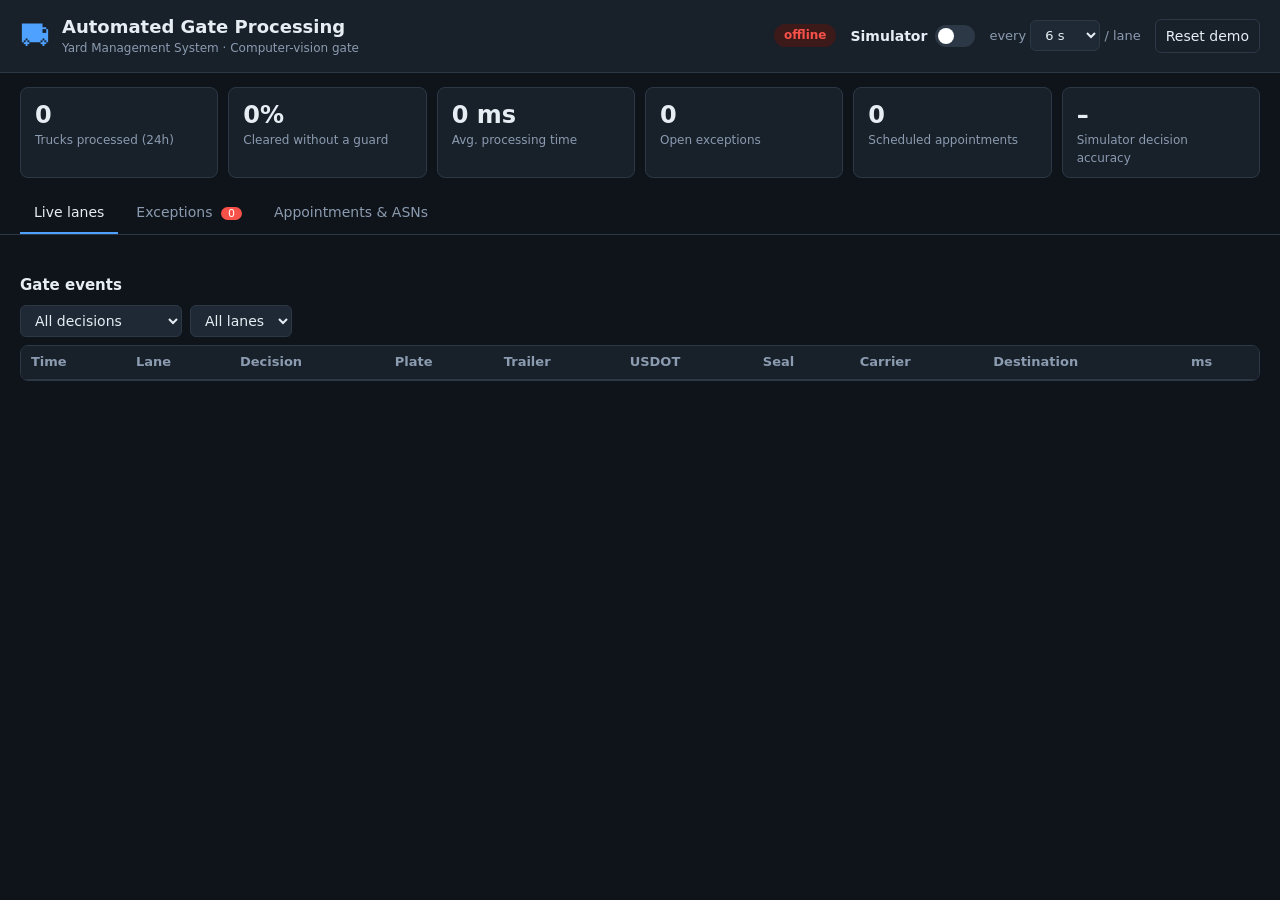
==== gate/static/index.html @ b6aae06c "Automated gate processing: CV-based truck gate for YMS OCR/LPR of plates, ISO 6346 trailer numbers, " ====
<!doctype html>
<html lang="en">
<head>
<meta charset="utf-8">
<meta name="viewport" content="width=device-width, initial-scale=1">
<title>Gate Control</title>
<link rel="stylesheet" href="style.css">
</head>
<body>
<header>
  <div class="brand">
    <span class="logo">⛟</span>
    <div>
      <h1>Automated Gate Processing</h1>
      <div class="sub">Yard Management System · Computer-vision gate</div>
    </div>
  </div>
  <div class="controls">
    <span id="conn" class="pill off">offline</span>
    <label class="sim">
      <span>Simulator</span>
      <input type="checkbox" id="simToggle">
      <span class="switch"></span>
    </label>
    <label class="interval">every
      <select id="simInterval">
        <option value="3">3 s</option><option value="6" selected>6 s</option>
        <option value="10">10 s</option><option value="20">20 s</option>
      </select> / lane
    </label>
    <button id="resetBtn" class="ghost" title="Delete all events and reseed demo data">Reset demo</button>
  </div>
</header>

<section class="kpis" id="kpis">
  <div class="kpi"><div class="v" id="kTotal">0</div><div class="l">Trucks processed (24h)</div></div>
  <div class="kpi"><div class="v" id="kAuto">0%</div><div class="l">Cleared without a guard</div></div>
  <div class="kpi"><div class="v" id="kMs">0 ms</div><div class="l">Avg. processing time</div></div>
  <div class="kpi"><div class="v" id="kExc">0</div><div class="l">Open exceptions</div></div>
  <div class="kpi"><div class="v" id="kPending">0</div><div class="l">Scheduled appointments</div></div>
  <div class="kpi"><div class="v" id="kSim">–</div><div class="l">Simulator decision accuracy</div></div>
</section>

<nav class="tabs">
  <button class="tab active" data-tab="live">Live lanes</button>
  <button class="tab" data-tab="exceptions">Exceptions <span id="excBadge" class="badge">0</span></button>
  <button class="tab" data-tab="appointments">Appointments &amp; ASNs</button>
</nav>

<main>
  <section id="tab-live" class="tabpane active">
    <div id="lanes" class="lanes"></div>
    <h2>Gate events</h2>
    <div class="filters">
      <select id="fDecision"><option value="">All decisions</option></select>
      <select id="fLane"><option value="">All lanes</option></select>
    </div>
    <div class="tablewrap"><table class="events">
      <thead><tr><th>Time</th><th>Lane</th><th>Decision</th><th>Plate</th><th>Trailer</th><th>USDOT</th>
        <th>Seal</th><th>Carrier</th><th>Destination</th><th>ms</th></tr></thead>
      <tbody id="eventRows"></tbody>
    </table></div>
  </section>

  <section id="tab-exceptions" class="tabpane">
    <p class="hint">Trucks held at the gate that need a guard decision. Healthy loads are never queued here.</p>
    <div id="excList" class="exc-list"></div>
  </section>

  <section id="tab-appointments" class="tabpane">
    <details class="card newappt">
      <summary>+ New appointment (ASN)</summary>
      <form id="apptForm">
        <label>Carrier <select name="carrier_dot" id="carrierSel" required></select></label>
        <label>Tractor plate <input name="tractor_plate" required maxlength="8" placeholder="7KXR392"></label>
        <label>Trailer (ISO 6346) <input name="trailer_number" required placeholder="BWFU 123456 7"></label>
        <label>Seal number <input name="seal_number" placeholder="SL1234567"></label>
        <label>Scheduled <input name="scheduled_at" type="datetime-local"></label>
        <label>Dock door <input name="dock_door" value="D01" maxlength="4"></label>
        <button type="submit">Create</button>
        <span id="apptMsg" class="msg"></span>
      </form>
    </details>
    <div class="filters">
      <select id="fStatus"><option value="SCHEDULED">Scheduled</option><option value="ARRIVED">Arrived</option><option value="">All</option></select>
    </div>
    <div class="tablewrap"><table class="events">
      <thead><tr><th>Appointment</th><th>Scheduled</th><th>Carrier</th><th>USDOT</th><th>Plate</th><th>Trailer</th>
        <th>ASN</th><th>Seal</th><th>Dock</th><th>Status</th></tr></thead>
      <tbody id="apptRows"></tbody>
    </table></div>
  </section>
</main>

<dialog id="detail">
  <div class="dlg-head">
    <h3 id="dTitle">Event</h3>
    <button class="ghost" onclick="document.getElementById('detail').close()">✕</button>
  </div>
  <div id="dBody"></div>
</dialog>

<input type="file" id="uploader" accept="image/*" multiple hidden>
<script src="app.js"></script>
</body>
</html>
---- gate/static/style.css ----
:root {
  --bg: #0f141a; --panel: #18202a; --panel2: #1f2935; --line: #2c3846; --text: #e6edf3; --muted: #8b9bb0;
  --accent: #4ea1ff;
  --GRANTED: #2ea043; --INSPECTION: #f0883e; --HOLD: #f85149; --MANUAL_REVIEW: #d29922; --DENIED: #a371f7;
}
* { box-sizing: border-box; }
body { margin: 0; background: var(--bg); color: var(--text); font: 14px/1.45 system-ui, -apple-system, "Segoe UI", Roboto, sans-serif; }
header { display: flex; justify-content: space-between; align-items: center; flex-wrap: wrap; gap: 12px;
  padding: 14px 20px; background: var(--panel); border-bottom: 1px solid var(--line); }
.brand { display: flex; gap: 12px; align-items: center; }
.logo { font-size: 30px; color: var(--accent); }
h1 { margin: 0; font-size: 18px; }
h2 { font-size: 15px; margin: 24px 0 8px; }
.sub { color: var(--muted); font-size: 12px; }
.controls { display: flex; align-items: center; gap: 14px; flex-wrap: wrap; }
.pill { padding: 3px 10px; border-radius: 99px; font-size: 12px; font-weight: 600; }
.pill.on { background: #12361d; color: #56d364; } .pill.off { background: #3d1a1a; color: #f85149; }
button, select, input { font: inherit; color: var(--text); background: var(--panel2); border: 1px solid var(--line);
  border-radius: 6px; padding: 6px 10px; }
button { cursor: pointer; } button:hover { border-color: var(--accent); }
button.primary { background: var(--accent); border-color: var(--accent); color: #fff; }
button.ghost { background: transparent; }
.sim { display: flex; align-items: center; gap: 8px; cursor: pointer; font-weight: 600; }
.sim input { display: none; }
.switch { width: 40px; height: 22px; background: var(--line); border-radius: 99px; position: relative; transition: .2s; }
.switch::after { content: ""; position: absolute; width: 16px; height: 16px; top: 3px; left: 3px; border-radius: 50%; background: #fff; transition: .2s; }
.sim input:checked + .switch { background: var(--GRANTED); }
.sim input:checked + .switch::after { left: 21px; }
.interval { color: var(--muted); font-size: 13px; }

.kpis { display: grid; grid-template-columns: repeat(auto-fit, minmax(160px, 1fr)); gap: 10px; padding: 14px 20px; }
.kpi { background: var(--panel); border: 1px solid var(--line); border-radius: 8px; padding: 10px 14px; }
.kpi .v { font-size: 24px; font-weight: 700; font-variant-numeric: tabular-nums; }
.kpi .l { color: var(--muted); font-size: 12px; }

.tabs { display: flex; gap: 4px; padding: 0 20px; border-bottom: 1px solid var(--line); overflow-x: auto; }
.tab { background: none; border: none; border-bottom: 2px solid transparent; border-radius: 0; padding: 10px 14px; color: var(--muted); white-space: nowrap; }
.tab.active { color: var(--text); border-bottom-color: var(--accent); }
.badge { background: var(--HOLD); color: #fff; border-radius: 99px; padding: 0 7px; font-size: 11px; margin-left: 4px; }
main { padding: 16px 20px 40px; }
.tabpane { display: none; } .tabpane.active { display: block; }
.hint { color: var(--muted); }

.lanes { display: grid; grid-template-columns: repeat(auto-fill, minmax(330px, 1fr)); gap: 14px; }
.lane { background: var(--panel); border: 1px solid var(--line); border-radius: 10px; overflow: hidden; display: flex; flex-direction: column; }
.lane-head { display: flex; justify-content: space-between; align-items: center; padding: 10px 12px; }
.lane-head b { font-size: 15px; }
.lane-status { font-size: 12px; color: var(--muted); }
.lane-status.PROCESSING { color: var(--accent); }
.lane-status.PROCESSING::before { content: "● "; animation: blink 1s infinite; }
@keyframes blink { 50% { opacity: .2; } }
.barrier { font-size: 12px; font-weight: 700; padding: 2px 8px; border-radius: 4px; }
.barrier.OPEN { background: #12361d; color: #56d364; } .barrier.CLOSED { background: #3d1a1a; color: #ff7b72; }
.lane-img { position: relative; aspect-ratio: 16/9; background: #0b0f14; cursor: pointer; }
.lane-img img { width: 100%; height: 100%; object-fit: cover; display: block; }
.lane-img .empty { position: absolute; inset: 0; display: grid; place-items: center; color: var(--muted); font-size: 13px; }
.lane-img .thumbs { position: absolute; right: 6px; bottom: 6px; display: flex; gap: 4px; }
.lane-img .thumbs img { width: 96px; height: 54px; border: 2px solid #0008; border-radius: 4px; }
.lane-body { padding: 10px 12px; display: grid; gap: 6px; }
.ids { display: grid; grid-template-columns: 1fr 1fr; gap: 2px 12px; font-size: 13px; }
.ids span { color: var(--muted); }
.ids b { font-family: ui-monospace, Consolas, monospace; font-weight: 600; }
.lane-actions { display: flex; gap: 6px; padding: 0 12px 12px; flex-wrap: wrap; }
.lane-actions select { flex: 1; min-width: 0; }

.dec { display: inline-block; padding: 2px 8px; border-radius: 4px; font-weight: 700; font-size: 12px; color: #fff; white-space: nowrap; }
.dec.GRANTED { background: var(--GRANTED); } .dec.INSPECTION { background: var(--INSPECTION); }
.dec.HOLD { background: var(--HOLD); } .dec.MANUAL_REVIEW { background: var(--MANUAL_REVIEW); }
.dec.DENIED { background: var(--DENIED); }
.dec.big { font-size: 15px; padding: 4px 12px; }
.reason { font-size: 12.5px; color: var(--muted); }

.filters { display: flex; gap: 8px; margin-bottom: 8px; }
.tablewrap { overflow-x: auto; border: 1px solid var(--line); border-radius: 8px; }
table.events { width: 100%; border-collapse: collapse; font-size: 13px; }
.events th { text-align: left; color: var(--muted); font-weight: 600; background: var(--panel); position: sticky; top: 0; }
.events th, .events td { padding: 7px 10px; border-bottom: 1px solid var(--line); white-space: nowrap; }
.events tbody tr { cursor: pointer; } .events tbody tr:hover { background: var(--panel2); }
.events tr.new { animation: flash 1.5s; }
@keyframes flash { from { background: #1f6feb55; } to { background: transparent; } }
.mono { font-family: ui-monospace, Consolas, monospace; }
.ovr { font-size: 11px; color: var(--accent); }

.exc-list { display: grid; gap: 12px; }
.exc { background: var(--panel); border: 1px solid var(--line); border-left: 4px solid var(--HOLD); border-radius: 8px;
  padding: 12px; display: grid; grid-template-columns: 220px 1fr auto; gap: 14px; align-items: start; }
.exc.MANUAL_REVIEW { border-left-color: var(--MANUAL_REVIEW); } .exc.DENIED { border-left-color: var(--DENIED); }
.exc img { width: 100%; border-radius: 6px; cursor: pointer; }
.exc .acts { display: flex; flex-direction: column; gap: 6px; }
.empty-note { color: var(--muted); padding: 30px; text-align: center; border: 1px dashed var(--line); border-radius: 8px; }

.card { background: var(--panel); border: 1px solid var(--line); border-radius: 8px; padding: 10px 14px; margin-bottom: 12px; }
.newappt summary { cursor: pointer; font-weight: 600; }
.newappt form { display: flex; flex-wrap: wrap; gap: 10px; align-items: end; margin-top: 10px; }
.newappt label { display: grid; gap: 3px; font-size: 12px; color: var(--muted); }
.msg { font-size: 13px; }
.msg.err { color: var(--HOLD); } .msg.ok { color: var(--GRANTED); }

dialog { background: var(--panel); color: var(--text); border: 1px solid var(--line); border-radius: 10px;
  width: min(1100px, 96vw); max-height: 92vh; padding: 0; }
dialog::backdrop { background: #000a; }
.dlg-head { display: flex; justify-content: space-between; align-items: center; padding: 12px 16px; border-bottom: 1px solid var(--line);
  position: sticky; top: 0; background: var(--panel); z-index: 1; }
.dlg-head h3 { margin: 0; }
#dBody { padding: 16px; display: grid; gap: 16px; }
.imgs { display: grid; grid-template-columns: repeat(auto-fit, minmax(300px, 1fr)); gap: 10px; }
.imgs figure { margin: 0; } .imgs img { width: 100%; border-radius: 6px; display: block; }
.imgs figcaption { font-size: 12px; color: var(--muted); margin-top: 4px; }
.grid2 { display: grid; grid-template-columns: repeat(auto-fit, minmax(300px, 1fr)); gap: 16px; }
.kv { width: 100%; border-collapse: collapse; font-size: 13px; }
.kv td { padding: 5px 8px; border-bottom: 1px solid var(--line); vertical-align: top; }
.kv td:first-child { color: var(--muted); width: 38%; }
.conf { color: var(--muted); font-size: 12px; }
.ovform { display: flex; gap: 8px; flex-wrap: wrap; align-items: center; }
.reasons li { margin-bottom: 4px; }
.reasons code { font-size: 11px; background: var(--panel2); padding: 1px 5px; border-radius: 3px; }
@media (max-width: 700px) { .exc { grid-template-columns: 1fr; } header { padding: 12px 16px; } main, .kpis { padding-left: 16px; padding-right: 16px; } }
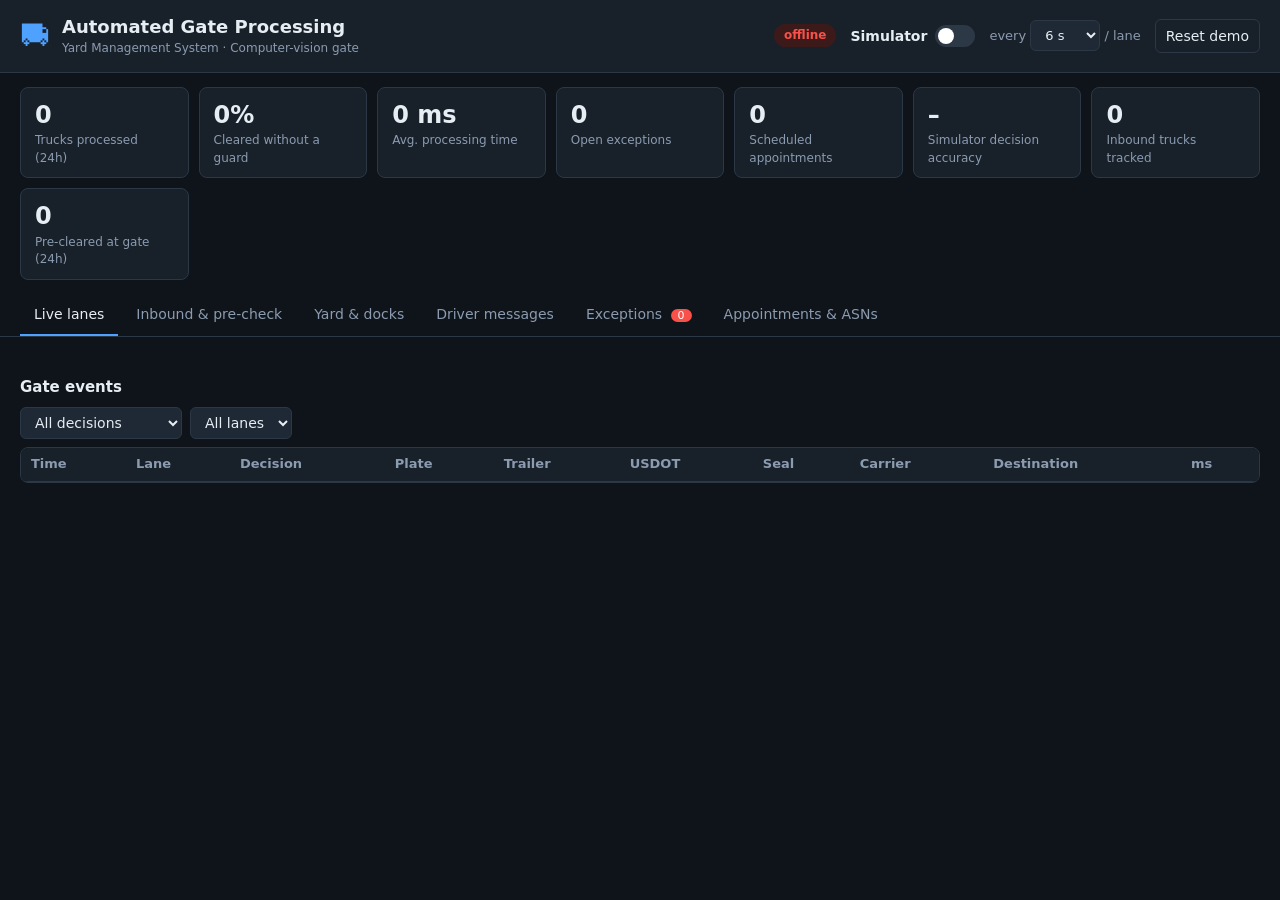
==== commit 04180fa5: "Add predictive arrival, dock & spot allocation, driver communication; 3-camera gate Predictive arriv" ====
--- a/gate/static/index.html
+++ b/gate/static/index.html
@@ -39,10 +39,15 @@
   <div class="kpi"><div class="v" id="kExc">0</div><div class="l">Open exceptions</div></div>
   <div class="kpi"><div class="v" id="kPending">0</div><div class="l">Scheduled appointments</div></div>
   <div class="kpi"><div class="v" id="kSim">–</div><div class="l">Simulator decision accuracy</div></div>
+  <div class="kpi"><div class="v" id="kInbound">0</div><div class="l">Inbound trucks tracked</div></div>
+  <div class="kpi"><div class="v" id="kPre">0</div><div class="l">Pre-cleared at gate (24h)</div></div>
 </section>
 
 <nav class="tabs">
   <button class="tab active" data-tab="live">Live lanes</button>
+  <button class="tab" data-tab="inbound">Inbound &amp; pre-check <span id="surgeBadge" class="badge warn" hidden>surge</span></button>
+  <button class="tab" data-tab="yard">Yard &amp; docks</button>
+  <button class="tab" data-tab="drivers">Driver messages <span id="helpBadge" class="badge" hidden>help</span></button>
   <button class="tab" data-tab="exceptions">Exceptions <span id="excBadge" class="badge">0</span></button>
   <button class="tab" data-tab="appointments">Appointments &amp; ASNs</button>
 </nav>
@@ -59,6 +64,91 @@
       <thead><tr><th>Time</th><th>Lane</th><th>Decision</th><th>Plate</th><th>Trailer</th><th>USDOT</th>
         <th>Seal</th><th>Carrier</th><th>Destination</th><th>ms</th></tr></thead>
       <tbody id="eventRows"></tbody>
+    </table></div>
+  </section>
+
+  <section id="tab-inbound" class="tabpane">
+    <div class="inbound-bar">
+      <p class="hint">Live GPS telematics + traffic + weather &rarr; AI-predicted arrival windows. Trucks are
+        pre-verified before they reach the gate; arrival surges are detected in advance.</p>
+      <div class="controls">
+        <label class="sim"><span>Inbound fleet simulator</span><input type="checkbox" id="fleetToggle"><span class="switch"></span></label>
+        <button id="convoyBtn" title="Send a group of trucks that will arrive together">Send convoy (surge)</button>
+      </div>
+    </div>
+    <div class="inbound-grid">
+      <div class="card radar-card">
+        <div class="card-title">Approach map <span class="reason" id="facilityName"></span></div>
+        <svg id="radar" viewBox="0 0 520 520" role="img" aria-label="Map of inbound trucks around the facility"></svg>
+        <div class="legend">
+          <span><i class="dot CLEARED"></i>pre-cleared</span><span><i class="dot NOTES"></i>cleared w/ notes</span>
+          <span><i class="dot BLOCKED"></i>blocked</span><span><i class="dot NONE"></i>not yet checked</span>
+          <span><i class="tri"></i>incident</span><span><i class="cell"></i>rain / storm</span>
+        </div>
+      </div>
+      <div class="side-col">
+        <div class="card"><div class="card-title">Arrival surge alerts</div><div id="clusters"></div></div>
+        <div class="card"><div class="card-title">ETA model</div><div id="modelCard" class="reason">loading…</div></div>
+      </div>
+    </div>
+    <h2>Inbound board</h2>
+    <div class="tablewrap"><table class="events">
+      <thead><tr><th>Truck</th><th>Appointment / slot</th><th>Predicted arrival (window)</th><th>vs slot</th>
+        <th>Static ETA</th><th>Distance · speed</th><th>Conditions</th><th>Pre-check</th></tr></thead>
+      <tbody id="inboundRows"></tbody>
+    </table></div>
+  </section>
+
+  <section id="tab-yard" class="tabpane">
+    <div class="inbound-bar">
+      <p class="hint">AI dock &amp; spot allocation: every truck that clears the gate is assigned jointly with the others
+        by load priority, equipment compatibility and yard congestion. Unloading runs <span id="yardScale">10</span>&times; real time.</p>
+      <div class="controls">
+        <select id="batchN"><option>5</option><option selected>8</option><option>10</option></select>
+        <button id="batchBtn" class="primary">Simultaneous check-in</button>
+      </div>
+    </div>
+    <section class="kpis yard-kpis">
+      <div class="kpi"><div class="v" id="yDoors">0/24</div><div class="l">Dock doors busy</div></div>
+      <div class="kpi"><div class="v" id="yCold">0/4</div><div class="l">Cold docks busy</div></div>
+      <div class="kpi"><div class="v" id="yWait">0</div><div class="l">Trailers waiting in yard</div></div>
+      <div class="kpi"><div class="v" id="yPerish">0</div><div class="l">Perishables waiting</div></div>
+    </section>
+    <div class="inbound-grid">
+      <div class="card"><div class="card-title">Yard map</div>
+        <svg id="yardMap" viewBox="0 -40 420 332" role="img" aria-label="Yard map with dock doors and parking spots"></svg>
+        <div class="legend">
+          <span><i class="sq REEFER"></i>cold dock</span><span><i class="sq FLATBED"></i>ground-level (flatbed)</span>
+          <span><i class="sq DRY"></i>dry dock</span><span><i class="sq CROSS_DOCK"></i>cross-dock</span>
+          <span><i class="sq POWER"></i>power spot</span><span><i class="dot BLOCKED"></i>perishable</span>
+          <span><i class="dot NOTES"></i>cross-dock load</span><span><i class="dot NONE"></i>standard</span>
+        </div>
+      </div>
+      <div class="side-col">
+        <div class="card"><div class="card-title">AI plan vs first-come-first-served</div><div id="batchCard" class="reason">
+          Press <b>Simultaneous check-in</b> to send several trucks through the gate at once and compare the AI
+          allocation with what a dispatcher working first-come-first-served would do.</div></div>
+      </div>
+    </div>
+    <h2>Trailers in the yard</h2>
+    <div class="tablewrap"><table class="events">
+      <thead><tr><th>Truck</th><th>Load</th><th>Priority</th><th>Location</th><th>Status</th><th>Detention</th><th>Why here</th></tr></thead>
+      <tbody id="yardRows"></tbody>
+    </table></div>
+  </section>
+
+  <section id="tab-drivers" class="tabpane">
+    <p class="hint">Touchless instructions: every gate and yard decision is sent to the driver's phone in their language
+      (SMS + live map page). Drivers confirm with OK, switch language with EN / ES / HI / PA / RU, or text HELP.</p>
+    <section class="kpis yard-kpis">
+      <div class="kpi"><div class="v" id="mSent">0</div><div class="l">Messages sent (24h)</div></div>
+      <div class="kpi"><div class="v" id="mDelivered">0</div><div class="l">Delivered</div></div>
+      <div class="kpi"><div class="v" id="mAck">0%</div><div class="l">Confirmed by driver</div></div>
+      <div class="kpi"><div class="v" id="mLangs">–</div><div class="l">Languages used</div></div>
+    </section>
+    <div class="tablewrap"><table class="events">
+      <thead><tr><th>Time</th><th>Driver</th><th>Language</th><th>Message</th><th>Status</th><th>Confirmed</th><th>Preview</th></tr></thead>
+      <tbody id="msgRows"></tbody>
     </table></div>
   </section>
 
@@ -82,7 +172,7 @@
       </form>
     </details>
     <div class="filters">
-      <select id="fStatus"><option value="SCHEDULED">Scheduled</option><option value="ARRIVED">Arrived</option><option value="">All</option></select>
+      <select id="fStatus"><option value="SCHEDULED">Scheduled</option><option value="ARRIVED">Arrived</option><option value="NO_SHOW">No-show</option><option value="">All</option></select>
     </div>
     <div class="tablewrap"><table class="events">
       <thead><tr><th>Appointment</th><th>Scheduled</th><th>Carrier</th><th>USDOT</th><th>Plate</th><th>Trailer</th>
@@ -102,5 +192,8 @@
 
 <input type="file" id="uploader" accept="image/*" multiple hidden>
 <script src="app.js"></script>
+<script src="inbound.js"></script>
+<script src="yard.js"></script>
+<script src="drivers.js"></script>
 </body>
 </html>
--- a/gate/static/style.css
+++ b/gate/static/style.css
@@ -115,3 +115,58 @@
 .reasons li { margin-bottom: 4px; }
 .reasons code { font-size: 11px; background: var(--panel2); padding: 1px 5px; border-radius: 3px; }
 @media (max-width: 700px) { .exc { grid-template-columns: 1fr; } header { padding: 12px 16px; } main, .kpis { padding-left: 16px; padding-right: 16px; } }
+
+/* ---- inbound / predictive ---- */
+.badge.warn { background: var(--INSPECTION); }
+.inbound-bar { display: flex; justify-content: space-between; align-items: center; gap: 12px; flex-wrap: wrap; margin-bottom: 12px; }
+.inbound-bar .hint { margin: 0; max-width: 640px; }
+.inbound-grid { display: grid; grid-template-columns: minmax(0, 1.2fr) minmax(0, 1fr); gap: 14px; }
+.side-col { display: grid; gap: 14px; align-content: start; }
+.card-title { font-weight: 600; margin-bottom: 8px; }
+#radar { width: 100%; max-width: 560px; display: block; margin: 0 auto; }
+#radar .ring { fill: none; stroke: var(--line); }
+#radar .ring-label { fill: var(--muted); font-size: 10px; }
+#radar .truck-label { fill: var(--text); font-size: 9.5px; font-family: ui-monospace, Consolas, monospace; }
+#radar .truck { cursor: pointer; stroke: var(--bg); stroke-width: 1.5; }
+.legend { display: flex; gap: 12px; flex-wrap: wrap; font-size: 12px; color: var(--muted); margin-top: 6px; }
+.dot { display: inline-block; width: 10px; height: 10px; border-radius: 50%; margin-right: 4px; vertical-align: -1px; }
+.dot.CLEARED { background: var(--GRANTED); } .dot.NOTES { background: var(--MANUAL_REVIEW); }
+.dot.BLOCKED { background: var(--HOLD); } .dot.NONE { background: var(--accent); }
+.tri { display: inline-block; width: 0; height: 0; border-left: 6px solid transparent; border-right: 6px solid transparent;
+  border-bottom: 10px solid var(--HOLD); margin-right: 4px; }
+.cell { display: inline-block; width: 12px; height: 12px; border-radius: 50%; background: #4ea1ff55; margin-right: 4px; vertical-align: -2px; }
+.surge { border: 1px solid var(--INSPECTION); border-left-width: 4px; border-radius: 6px; padding: 8px 10px; margin-bottom: 8px; }
+.surge b { color: var(--INSPECTION); }
+.cmp { display: grid; grid-template-columns: auto 1fr; gap: 2px 10px; font-size: 13px; margin-top: 4px; }
+.pk { display: inline-block; padding: 2px 8px; border-radius: 4px; font-size: 12px; font-weight: 700; color: #fff; }
+.pk.CLEARED { background: var(--GRANTED); } .pk.NOTES { background: var(--MANUAL_REVIEW); } .pk.BLOCKED { background: var(--HOLD); }
+.pk.NONE { background: var(--line); color: var(--muted); font-weight: 600; }
+.late { color: var(--HOLD); } .early { color: var(--accent); } .ontime { color: var(--GRANTED); }
+.window { color: var(--muted); font-size: 12px; }
+.checks li { list-style: none; margin: 4px 0; } .checks { padding-left: 0; }
+.mbar { height: 8px; border-radius: 4px; background: var(--accent); display: inline-block; vertical-align: middle; }
+.mbar.static { background: var(--muted); }
+@media (max-width: 900px) { .inbound-grid { grid-template-columns: 1fr; } }
+
+/* ---- yard & docks ---- */
+.yard-kpis { padding: 0 0 14px; }
+#yardMap { width: 100%; display: block; }
+#yardMap text { font-family: ui-monospace, Consolas, monospace; }
+#yardMap .res { cursor: pointer; }
+.sq { display: inline-block; width: 11px; height: 11px; margin-right: 4px; vertical-align: -1px; border: 2px solid; }
+.sq.REEFER { border-color: #4ea1ff; } .sq.FLATBED { border-color: #d29922; } .sq.DRY { border-color: #8b9bb0; }
+.sq.CROSS_DOCK { border-color: #a371f7; } .sq.POWER { border-color: #2ea043; }
+.load { display: inline-block; padding: 1px 7px; border-radius: 4px; font-size: 12px; font-weight: 600; }
+.load.PERISHABLE { background: #f8514933; color: #ff7b72; } .load.CROSS_DOCK { background: #d2992233; color: #e3b341; }
+.load.STANDARD { background: var(--panel2); color: var(--muted); }
+.cmp-table { width: 100%; border-collapse: collapse; font-size: 13px; margin: 6px 0; }
+.cmp-table th, .cmp-table td { padding: 5px 6px; border-bottom: 1px solid var(--line); text-align: right; }
+.cmp-table th:first-child, .cmp-table td:first-child { text-align: left; color: var(--muted); }
+.better { color: var(--GRANTED); font-weight: 700; } .worse { color: var(--HOLD); }
+
+/* ---- driver messages ---- */
+.phone { max-width: 360px; margin: 0 auto; background: var(--bg); border: 1px solid var(--line); border-radius: 18px; padding: 14px; }
+.bubble { background: var(--panel2); border-radius: 14px 14px 14px 4px; padding: 10px 12px; white-space: pre-line;
+  font-size: 14px; line-height: 1.45; overflow-wrap: anywhere; }
+.bubble-meta { font-size: 11px; color: var(--muted); margin: 4px 2px 10px; }
+.msg-preview { max-width: 420px; overflow: hidden; text-overflow: ellipsis; }
